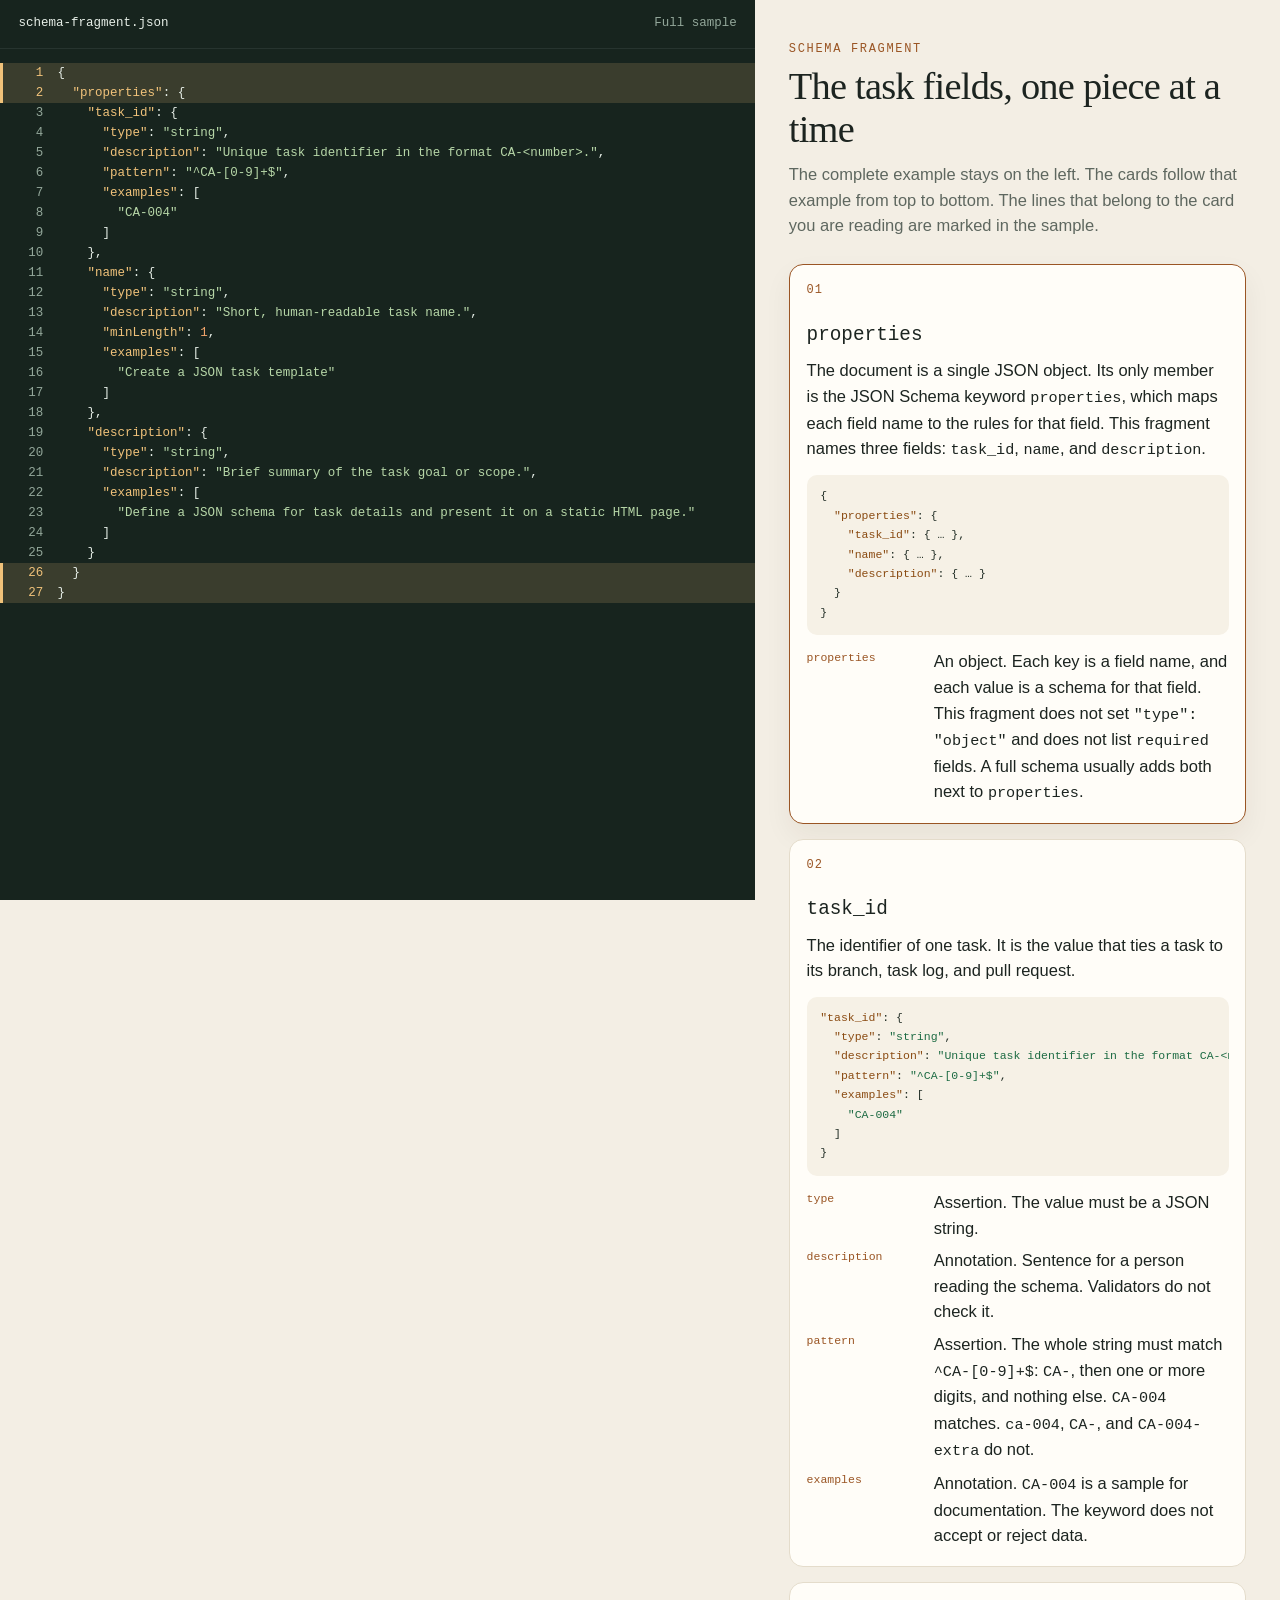
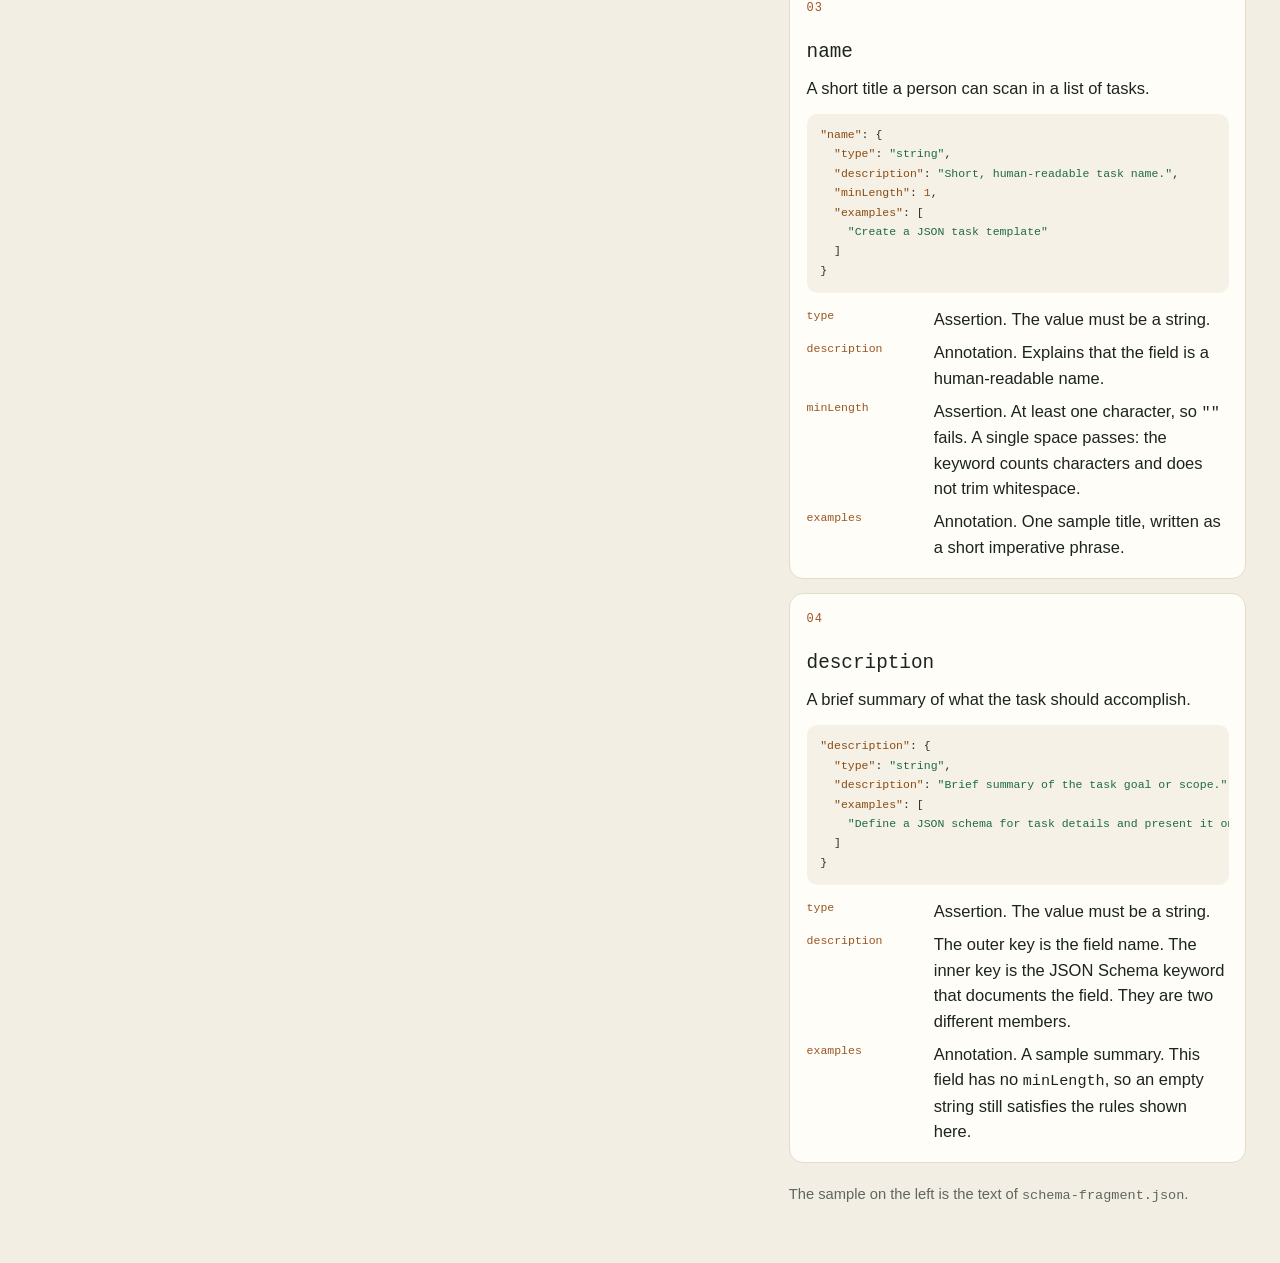
==== projects/CA-007-json-fragment-guide/index.html @ db8da4aa "[CA-007] Add annotated JSON schema fragment page Show the full sample on the left and explain each s" ====
<!doctype html>
<html lang="en">
  <head>
    <meta charset="utf-8">
    <meta name="viewport" content="width=device-width, initial-scale=1">
    <title>Task schema fragment, piece by piece</title>
    <meta name="description" content="The full task schema sample on the left, and each fragment explained on the right.">
    <link rel="stylesheet" href="styles.css">
  </head>
  <body>
    <div class="app">
      <section class="code-pane" aria-labelledby="sample-heading">
        <div class="pane-bar">
          <h2 id="sample-heading">schema-fragment.json</h2>
          <p>Full sample</p>
        </div>
        <ol class="code">
          <li data-line="1">{</li>
          <li data-line="2">  <span class="k">"properties"</span>: {</li>
          <li data-line="3">    <span class="k">"task_id"</span>: {</li>
          <li data-line="4">      <span class="k">"type"</span>: <span class="s">"string"</span>,</li>
          <li data-line="5">      <span class="k">"description"</span>: <span class="s">"Unique task identifier in the format CA-&lt;number&gt;."</span>,</li>
          <li data-line="6">      <span class="k">"pattern"</span>: <span class="s">"^CA-[0-9]+$"</span>,</li>
          <li data-line="7">      <span class="k">"examples"</span>: [</li>
          <li data-line="8">        <span class="s">"CA-004"</span></li>
          <li data-line="9">      ]</li>
          <li data-line="10">    },</li>
          <li data-line="11">    <span class="k">"name"</span>: {</li>
          <li data-line="12">      <span class="k">"type"</span>: <span class="s">"string"</span>,</li>
          <li data-line="13">      <span class="k">"description"</span>: <span class="s">"Short, human-readable task name."</span>,</li>
          <li data-line="14">      <span class="k">"minLength"</span>: <span class="n">1</span>,</li>
          <li data-line="15">      <span class="k">"examples"</span>: [</li>
          <li data-line="16">        <span class="s">"Create a JSON task template"</span></li>
          <li data-line="17">      ]</li>
          <li data-line="18">    },</li>
          <li data-line="19">    <span class="k">"description"</span>: {</li>
          <li data-line="20">      <span class="k">"type"</span>: <span class="s">"string"</span>,</li>
          <li data-line="21">      <span class="k">"description"</span>: <span class="s">"Brief summary of the task goal or scope."</span>,</li>
          <li data-line="22">      <span class="k">"examples"</span>: [</li>
          <li data-line="23">        <span class="s">"Define a JSON schema for task details and present it on a static HTML page."</span></li>
          <li data-line="24">      ]</li>
          <li data-line="25">    }</li>
          <li data-line="26">  }</li>
          <li data-line="27">}</li>
        </ol>
      </section>

      <main class="notes">
        <header class="intro">
          <p class="kicker">Schema fragment</p>
          <h1>The task fields, one piece at a time</h1>
          <p>The complete example stays on the left. The cards follow that example from top to bottom. The lines that belong to the card you are reading are marked in the sample.</p>
        </header>

        <article class="fragment" id="field-properties" tabindex="0" data-lines="1-2,26-27">
          <p class="step">01</p>
          <h2><code>properties</code></h2>
          <p>The document is a single JSON object. Its only member is the JSON Schema keyword <code>properties</code>, which maps each field name to the rules for that field. This fragment names three fields: <code>task_id</code>, <code>name</code>, and <code>description</code>.</p>
<pre class="excerpt"><code>{
  <span class="k">"properties"</span>: {
    <span class="k">"task_id"</span>: { … },
    <span class="k">"name"</span>: { … },
    <span class="k">"description"</span>: { … }
  }
}</code></pre>
          <dl class="terms">
            <dt><code>properties</code></dt>
            <dd>An object. Each key is a field name, and each value is a schema for that field. This fragment does not set <code>"type": "object"</code> and does not list <code>required</code> fields. A full schema usually adds both next to <code>properties</code>.</dd>
          </dl>
        </article>

        <article class="fragment" id="field-task-id" tabindex="0" data-lines="3-10">
          <p class="step">02</p>
          <h2><code>task_id</code></h2>
          <p>The identifier of one task. It is the value that ties a task to its branch, task log, and pull request.</p>
<pre class="excerpt"><code><span class="k">"task_id"</span>: {
  <span class="k">"type"</span>: <span class="s">"string"</span>,
  <span class="k">"description"</span>: <span class="s">"Unique task identifier in the format CA-&lt;number&gt;."</span>,
  <span class="k">"pattern"</span>: <span class="s">"^CA-[0-9]+$"</span>,
  <span class="k">"examples"</span>: [
    <span class="s">"CA-004"</span>
  ]
}</code></pre>
          <dl class="terms">
            <dt><code>type</code></dt>
            <dd>Assertion. The value must be a JSON string.</dd>
            <dt><code>description</code></dt>
            <dd>Annotation. Sentence for a person reading the schema. Validators do not check it.</dd>
            <dt><code>pattern</code></dt>
            <dd>Assertion. The whole string must match <code>^CA-[0-9]+$</code>: <code>CA-</code>, then one or more digits, and nothing else. <code>CA-004</code> matches. <code>ca-004</code>, <code>CA-</code>, and <code>CA-004-extra</code> do not.</dd>
            <dt><code>examples</code></dt>
            <dd>Annotation. <code>CA-004</code> is a sample for documentation. The keyword does not accept or reject data.</dd>
          </dl>
        </article>

        <article class="fragment" id="field-name" tabindex="0" data-lines="11-18">
          <p class="step">03</p>
          <h2><code>name</code></h2>
          <p>A short title a person can scan in a list of tasks.</p>
<pre class="excerpt"><code><span class="k">"name"</span>: {
  <span class="k">"type"</span>: <span class="s">"string"</span>,
  <span class="k">"description"</span>: <span class="s">"Short, human-readable task name."</span>,
  <span class="k">"minLength"</span>: <span class="n">1</span>,
  <span class="k">"examples"</span>: [
    <span class="s">"Create a JSON task template"</span>
  ]
}</code></pre>
          <dl class="terms">
            <dt><code>type</code></dt>
            <dd>Assertion. The value must be a string.</dd>
            <dt><code>description</code></dt>
            <dd>Annotation. Explains that the field is a human-readable name.</dd>
            <dt><code>minLength</code></dt>
            <dd>Assertion. At least one character, so <code>""</code> fails. A single space passes: the keyword counts characters and does not trim whitespace.</dd>
            <dt><code>examples</code></dt>
            <dd>Annotation. One sample title, written as a short imperative phrase.</dd>
          </dl>
        </article>

        <article class="fragment" id="field-description" tabindex="0" data-lines="19-25">
          <p class="step">04</p>
          <h2><code>description</code></h2>
          <p>A brief summary of what the task should accomplish.</p>
<pre class="excerpt"><code><span class="k">"description"</span>: {
  <span class="k">"type"</span>: <span class="s">"string"</span>,
  <span class="k">"description"</span>: <span class="s">"Brief summary of the task goal or scope."</span>,
  <span class="k">"examples"</span>: [
    <span class="s">"Define a JSON schema for task details and present it on a static HTML page."</span>
  ]
}</code></pre>
          <dl class="terms">
            <dt><code>type</code></dt>
            <dd>Assertion. The value must be a string.</dd>
            <dt><code>description</code></dt>
            <dd>The outer key is the field name. The inner key is the JSON Schema keyword that documents the field. They are two different members.</dd>
            <dt><code>examples</code></dt>
            <dd>Annotation. A sample summary. This field has no <code>minLength</code>, so an empty string still satisfies the rules shown here.</dd>
          </dl>
        </article>

        <footer>
          <p>The sample on the left is the text of <code>schema-fragment.json</code>.</p>
        </footer>
      </main>
    </div>

    <script>
      const lines = [...document.querySelectorAll(".code li")];
      const cards = [...document.querySelectorAll(".fragment")];
      const pane = document.querySelector(".code-pane");
      let pinned = null;
      let current = cards[0];
      let shown = null;

      function ranges(spec) {
        return spec.split(",").map((part) => {
          const [start, end] = part.split("-").map(Number);
          return [start, end ?? start];
        });
      }

      function apply() {
        const card = pinned || current;
        if (!card || card === shown) return;
        shown = card;
        const active = ranges(card.dataset.lines);
        lines.forEach((line) => {
          const n = Number(line.dataset.line);
          line.classList.toggle("is-on", active.some(([a, b]) => n >= a && n <= b));
        });
        cards.forEach((item) => {
          const on = item === card;
          item.classList.toggle("is-current", on);
          if (on) item.setAttribute("aria-current", "true");
          else item.removeAttribute("aria-current");
        });
        const first = lines.find((line) => line.classList.contains("is-on"));
        if (!first) return;
        const bar = pane.querySelector(".pane-bar").offsetHeight;
        const top = first.offsetTop;
        const bottom = top + first.offsetHeight;
        const viewTop = pane.scrollTop + bar;
        const viewBottom = pane.scrollTop + pane.clientHeight;
        if (top < viewTop || bottom > viewBottom) {
          const behavior = window.matchMedia("(prefers-reduced-motion: reduce)").matches ? "auto" : "smooth";
          pane.scrollTo({ top: Math.max(0, top - bar - 8), behavior });
        }
      }

      function pickCurrent() {
        const mark = window.innerHeight * 0.32;
        let best = cards[0];
        let bestDist = Infinity;
        cards.forEach((card) => {
          const rect = card.getBoundingClientRect();
          if (rect.bottom < 80 || rect.top > window.innerHeight) return;
          const dist = Math.abs(rect.top - mark);
          if (dist < bestDist) {
            bestDist = dist;
            best = card;
          }
        });
        return best;
      }

      cards.forEach((card, index) => {
        const pin = () => {
          pinned = card;
          apply();
        };
        const unpin = () => {
          if (document.activeElement === card) return;
          pinned = null;
          current = pickCurrent();
          apply();
        };
        card.addEventListener("mouseenter", pin);
        card.addEventListener("mouseleave", unpin);
        card.addEventListener("focus", pin);
        card.addEventListener("blur", () => {
          pinned = null;
          current = pickCurrent();
          apply();
        });
        card.addEventListener("keydown", (event) => {
          if (event.key !== "ArrowDown" && event.key !== "ArrowUp") return;
          event.preventDefault();
          const next = cards[index + (event.key === "ArrowDown" ? 1 : -1)];
          if (next) next.focus();
        });
      });

      let frame = 0;
      window.addEventListener("scroll", () => {
        if (pinned) return;
        cancelAnimationFrame(frame);
        frame = requestAnimationFrame(() => {
          current = pickCurrent();
          apply();
        });
      }, { passive: true });

      apply();
    </script>
  </body>
</html>
---- projects/CA-007-json-fragment-guide/styles.css ----
:root {
  --paper: #f3eee4;
  --ink: #1c2420;
  --muted: #5e675f;
  --card: #fffdf8;
  --line: #e4dccb;
  --copper: #9a5524;
  --pine: #17241e;
  --code: #e7efe8;
  --code-muted: #93a79a;
  --key: #f0c27a;
  --string: #b7d7a8;
  --number: #f0a36a;
  --excerpt-bg: #f6f1e6;
  --excerpt-ink: #243028;
  --excerpt-key: #8a4b12;
  --excerpt-string: #1d6b43;
  --excerpt-number: #9a4d1c;
  --highlight: rgba(240, 194, 122, 0.16);
  --shadow: 0 12px 28px rgba(48, 36, 18, 0.06);
  color-scheme: light;
}

@media (prefers-color-scheme: dark) {
  :root {
    --paper: #121614;
    --ink: #ece7dc;
    --muted: #b4b0a4;
    --card: #1c221e;
    --line: #313831;
    --copper: #e0a36a;
    --pine: #0e1512;
    --code: #e7efe8;
    --code-muted: #8ea497;
    --excerpt-bg: #18201c;
    --excerpt-ink: #e7efe8;
    --excerpt-key: #f0c27a;
    --excerpt-string: #b7d7a8;
    --excerpt-number: #f0a36a;
    --highlight: rgba(240, 194, 122, 0.14);
    --shadow: 0 12px 28px rgba(0, 0, 0, 0.28);
    color-scheme: dark;
  }
}

* {
  box-sizing: border-box;
}

body {
  margin: 0;
  background: var(--paper);
  color: var(--ink);
  font: 16.5px/1.55 Inter, "Noto Sans", sans-serif;
}

code {
  font-family: "JetBrains Mono", ui-monospace, monospace;
  font-size: 0.92em;
}

.app {
  display: grid;
  grid-template-columns: minmax(22rem, 1.18fr) minmax(20rem, 0.82fr);
  align-items: start;
}

.code-pane {
  position: sticky;
  top: 0;
  align-self: start;
  height: 100vh;
  overflow: auto;
  background: var(--pine);
  color: var(--code);
  scrollbar-color: #3d5246 transparent;
}

.pane-bar {
  position: sticky;
  top: 0;
  z-index: 1;
  display: flex;
  justify-content: space-between;
  align-items: baseline;
  gap: 1rem;
  padding: 0.9rem 1.15rem;
  background: var(--pine);
  border-bottom: 1px solid rgba(231, 239, 232, 0.08);
}

.pane-bar h2,
.pane-bar p {
  margin: 0;
  font-family: "JetBrains Mono", ui-monospace, monospace;
  font-size: 12.5px;
  font-weight: 500;
}

.pane-bar h2 {
  color: var(--code);
}

.pane-bar p {
  color: var(--code-muted);
}

.code {
  list-style: none;
  margin: 0;
  padding: 0.85rem 0 2rem;
  font-family: "JetBrains Mono", ui-monospace, monospace;
  font-size: 12.5px;
  line-height: 1.6;
}

.code li {
  padding: 0 1.2rem 0 3.6rem;
  position: relative;
  white-space: pre;
  min-height: 1.6em;
}

.code li::before {
  content: counter(line);
  counter-increment: line;
  position: absolute;
  left: 0;
  width: 2.7rem;
  text-align: right;
  color: var(--code-muted);
}

.code {
  counter-reset: line;
}

.code .k { color: var(--key); }
.code .s { color: var(--string); }
.code .n { color: var(--number); }

.code li.is-on {
  background: var(--highlight);
  box-shadow: inset 3px 0 0 var(--key);
}

.code li.is-on::before {
  color: var(--key);
}

.notes {
  padding: 2.5rem 2.1rem 3.5rem;
  max-width: 40rem;
}

.kicker {
  margin: 0;
  font-family: "JetBrains Mono", ui-monospace, monospace;
  font-size: 12px;
  letter-spacing: 0.14em;
  text-transform: uppercase;
  color: var(--copper);
}

.intro h1 {
  margin: 0.4rem 0 0.7rem;
  font-family: "Liberation Serif", Georgia, serif;
  font-size: clamp(2rem, 3vw, 2.65rem);
  font-weight: 400;
  letter-spacing: -0.02em;
  line-height: 1.12;
}

.intro p:last-child {
  margin: 0 0 1.6rem;
  color: var(--muted);
}

.fragment {
  margin: 0 0 0.9rem;
  padding: 1rem 1.05rem 1.1rem;
  background: var(--card);
  border: 1px solid var(--line);
  border-radius: 14px;
}

.fragment:focus {
  outline: none;
}

.fragment:focus-visible {
  outline: 2px solid var(--copper);
  outline-offset: 3px;
}

.fragment.is-current {
  border-color: var(--copper);
  box-shadow: var(--shadow);
}

.step {
  margin: 0;
  font-family: "JetBrains Mono", ui-monospace, monospace;
  font-size: 12px;
  letter-spacing: 0.08em;
  color: var(--copper);
}

.fragment h2 {
  margin: 0.2rem 0 0.45rem;
  font-family: "Liberation Serif", Georgia, serif;
  font-size: 1.55rem;
  font-weight: 400;
}

.fragment h2 code {
  font-size: 0.78em;
}

.fragment > p {
  margin: 0 0 0.8rem;
}

.excerpt {
  margin: 0;
  padding: 0.75rem 0.85rem;
  overflow-x: auto;
  background: var(--excerpt-bg);
  color: var(--excerpt-ink);
  border-radius: 10px;
  font-family: "JetBrains Mono", ui-monospace, monospace;
  font-size: 12.5px;
  line-height: 1.55;
}

.excerpt .k { color: var(--excerpt-key); }
.excerpt .s { color: var(--excerpt-string); }
.excerpt .n { color: var(--excerpt-number); }

.terms {
  display: grid;
  grid-template-columns: 7.2rem minmax(0, 1fr);
  gap: 0.45rem 0.75rem;
  margin: 0.9rem 0 0;
}

.terms dt {
  margin: 0;
  font-family: "JetBrains Mono", ui-monospace, monospace;
  font-size: 12.5px;
  color: var(--copper);
}

.terms dd {
  margin: 0;
}

footer {
  margin-top: 1.2rem;
  color: var(--muted);
  font-size: 0.92rem;
}

footer p {
  margin: 0;
}

@media (max-width: 880px) {
  .app {
    display: block;
  }

  .code-pane {
    height: auto;
    max-height: 52vh;
    position: sticky;
  }

  .notes {
    padding: 1.4rem 1rem 2.5rem;
  }

  .terms {
    grid-template-columns: 1fr;
    gap: 0.15rem;
  }

  .terms dt {
    margin-top: 0.45rem;
  }
}

@media (prefers-reduced-motion: reduce) {
  * {
    scroll-behavior: auto !important;
  }
}
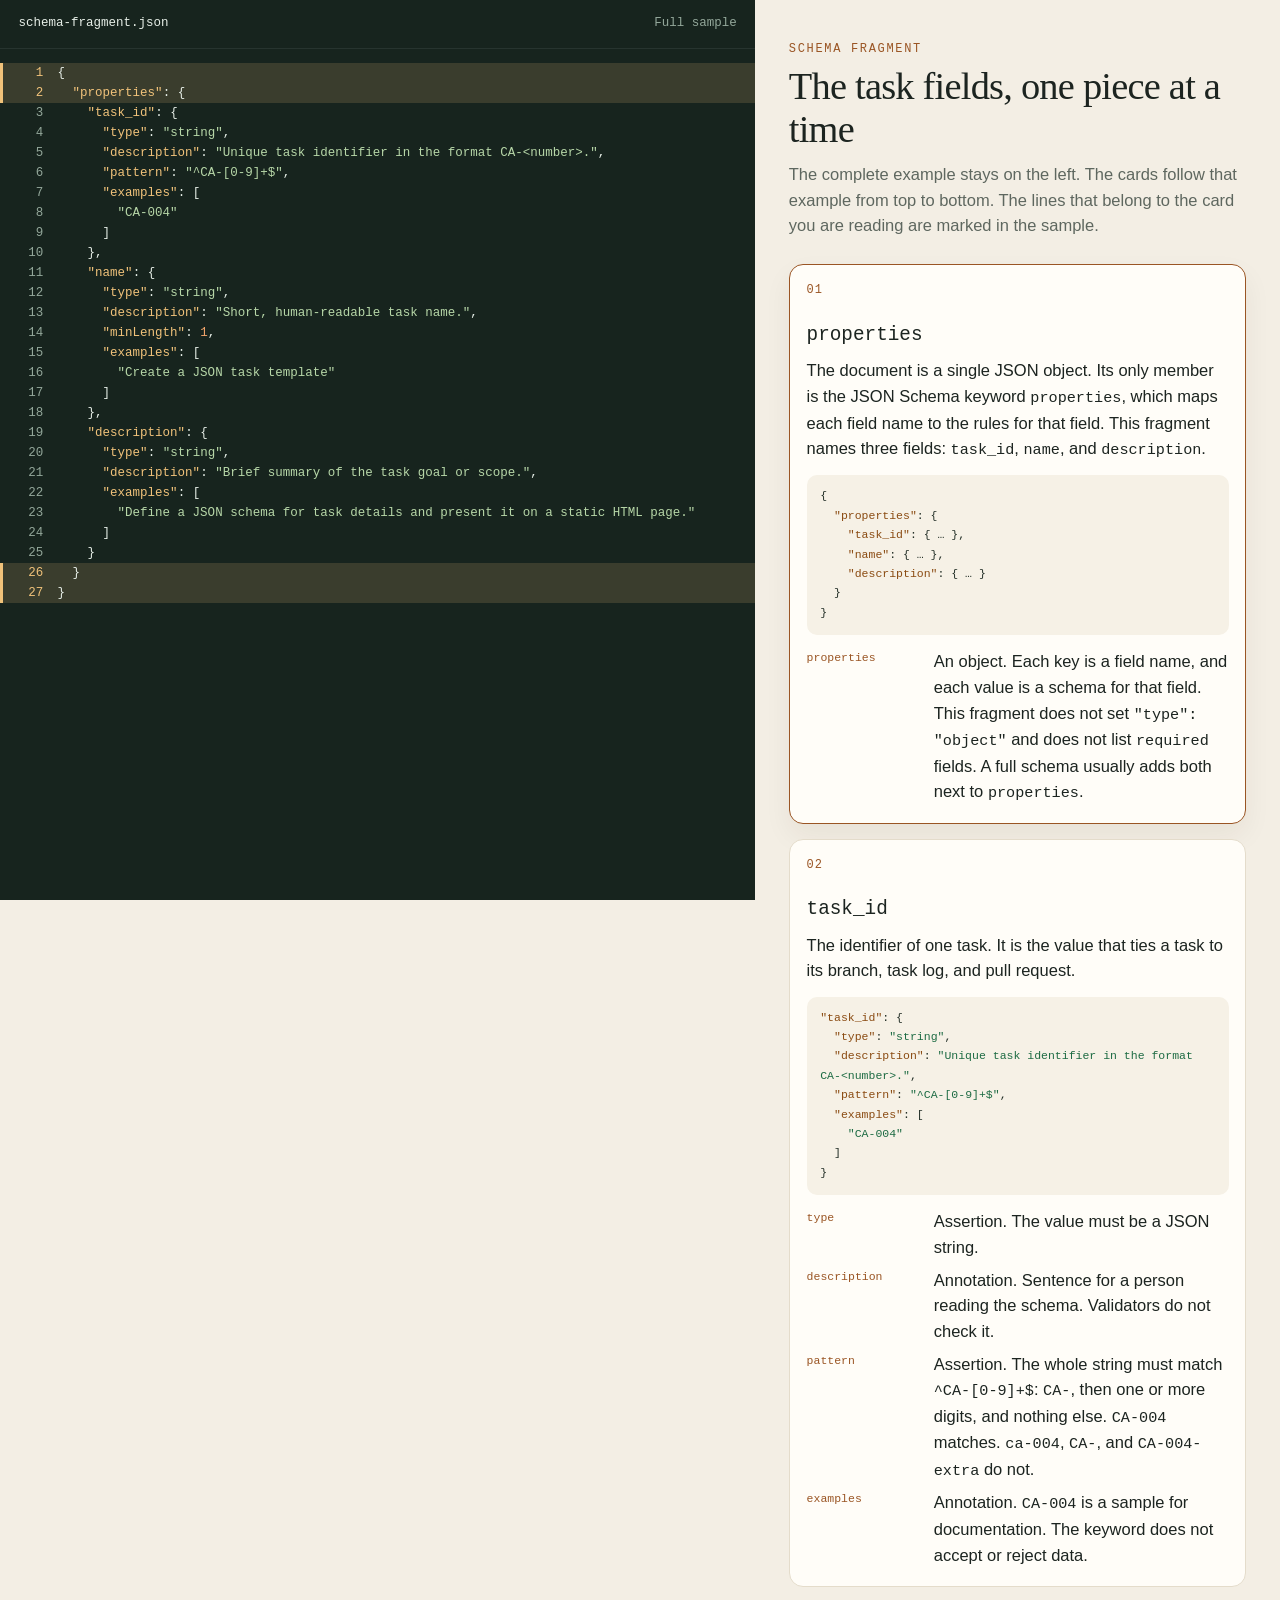
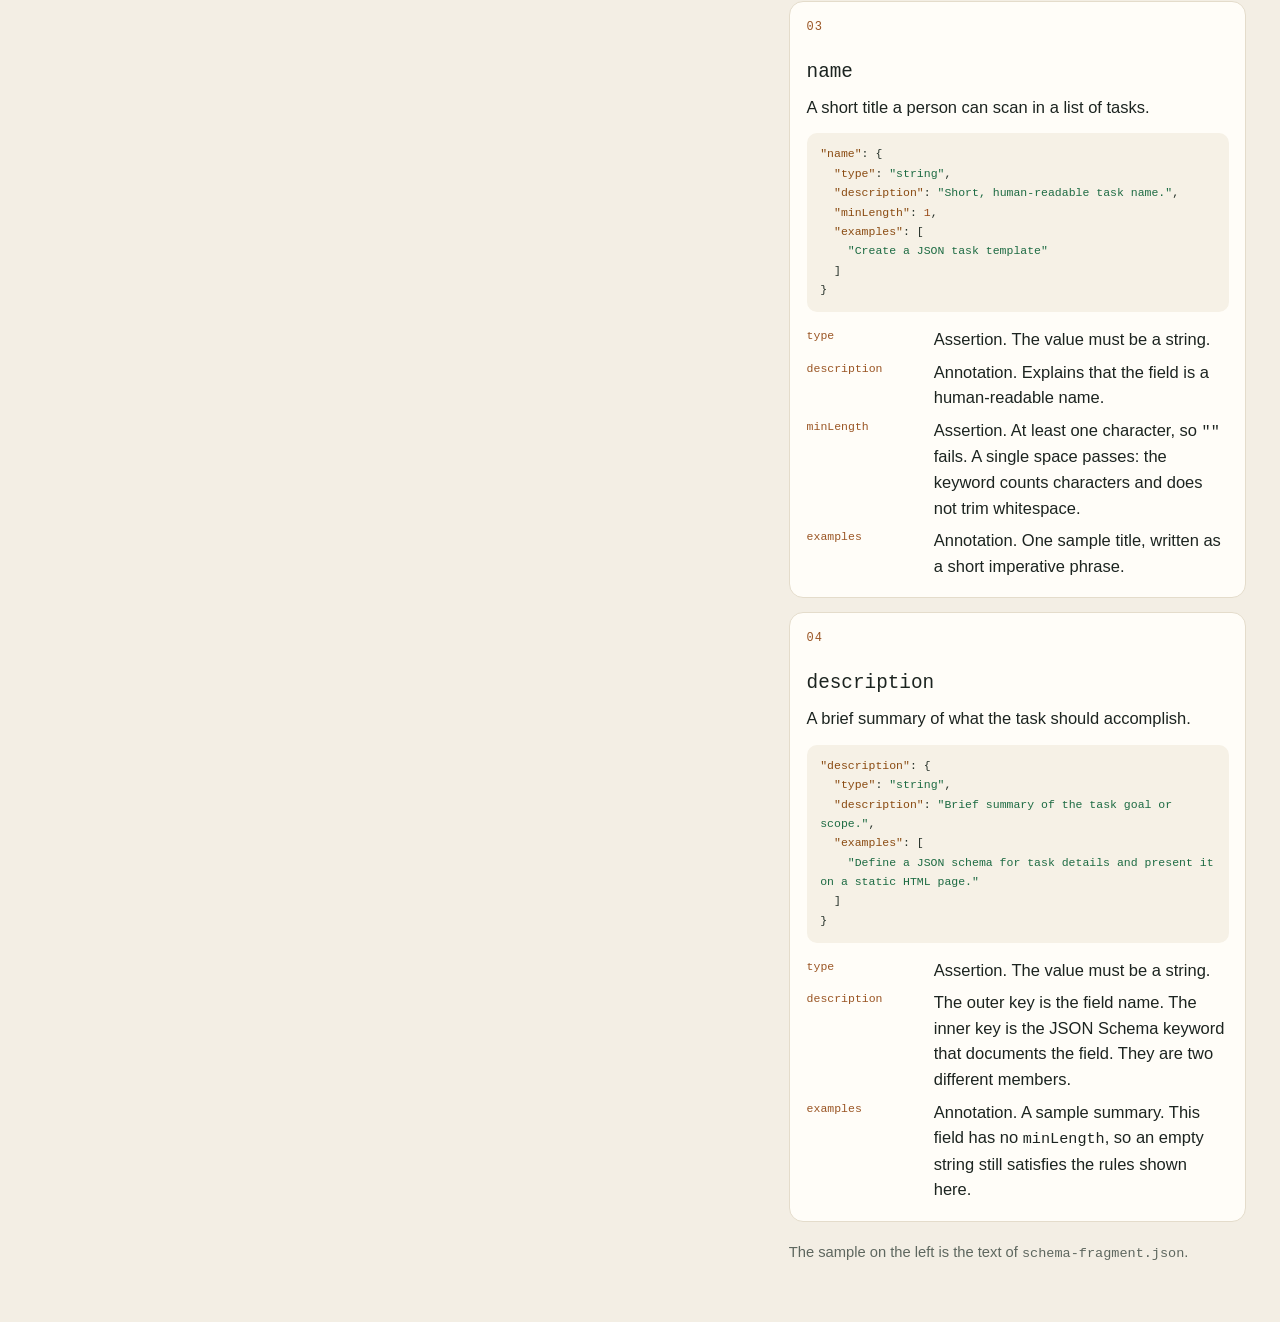
==== commit 4dbbea3e: "[CA-007] Keep the fragment page readable on a narrow screen Wrap long sample lines in the code panel" ====
--- a/projects/CA-007-json-fragment-guide/index.html
+++ b/projects/CA-007-json-fragment-guide/index.html
@@ -188,12 +188,14 @@
       }
 
       function pickCurrent() {
-        const mark = window.innerHeight * 0.32;
+        const paneRect = pane.getBoundingClientRect();
+        const sideBySide = paneRect.width < window.innerWidth - 40;
+        const mark = sideBySide ? window.innerHeight * 0.32 : paneRect.bottom + 28;
         let best = cards[0];
         let bestDist = Infinity;
         cards.forEach((card) => {
           const rect = card.getBoundingClientRect();
-          if (rect.bottom < 80 || rect.top > window.innerHeight) return;
+          if (rect.bottom < mark - 8 || rect.top > window.innerHeight) return;
           const dist = Math.abs(rect.top - mark);
           if (dist < bestDist) {
             bestDist = dist;
--- a/projects/CA-007-json-fragment-guide/styles.css
+++ b/projects/CA-007-json-fragment-guide/styles.css
@@ -68,6 +68,7 @@
 .code-pane {
   position: sticky;
   top: 0;
+  z-index: 2;
   align-self: start;
   height: 100vh;
   overflow: auto;
@@ -231,6 +232,8 @@
   font-family: "JetBrains Mono", ui-monospace, monospace;
   font-size: 12.5px;
   line-height: 1.55;
+  white-space: pre-wrap;
+  overflow-wrap: anywhere;
 }
 
 .excerpt .k { color: var(--excerpt-key); }
@@ -272,8 +275,22 @@
 
   .code-pane {
     height: auto;
-    max-height: 52vh;
+    max-height: 46vh;
     position: sticky;
+    box-shadow: 0 10px 18px rgba(14, 21, 18, 0.18);
+  }
+
+  .code {
+    font-size: 11.5px;
+  }
+
+  .code li {
+    white-space: pre-wrap;
+    overflow-wrap: anywhere;
+  }
+
+  .fragment {
+    scroll-margin-top: 48vh;
   }
 
   .notes {
